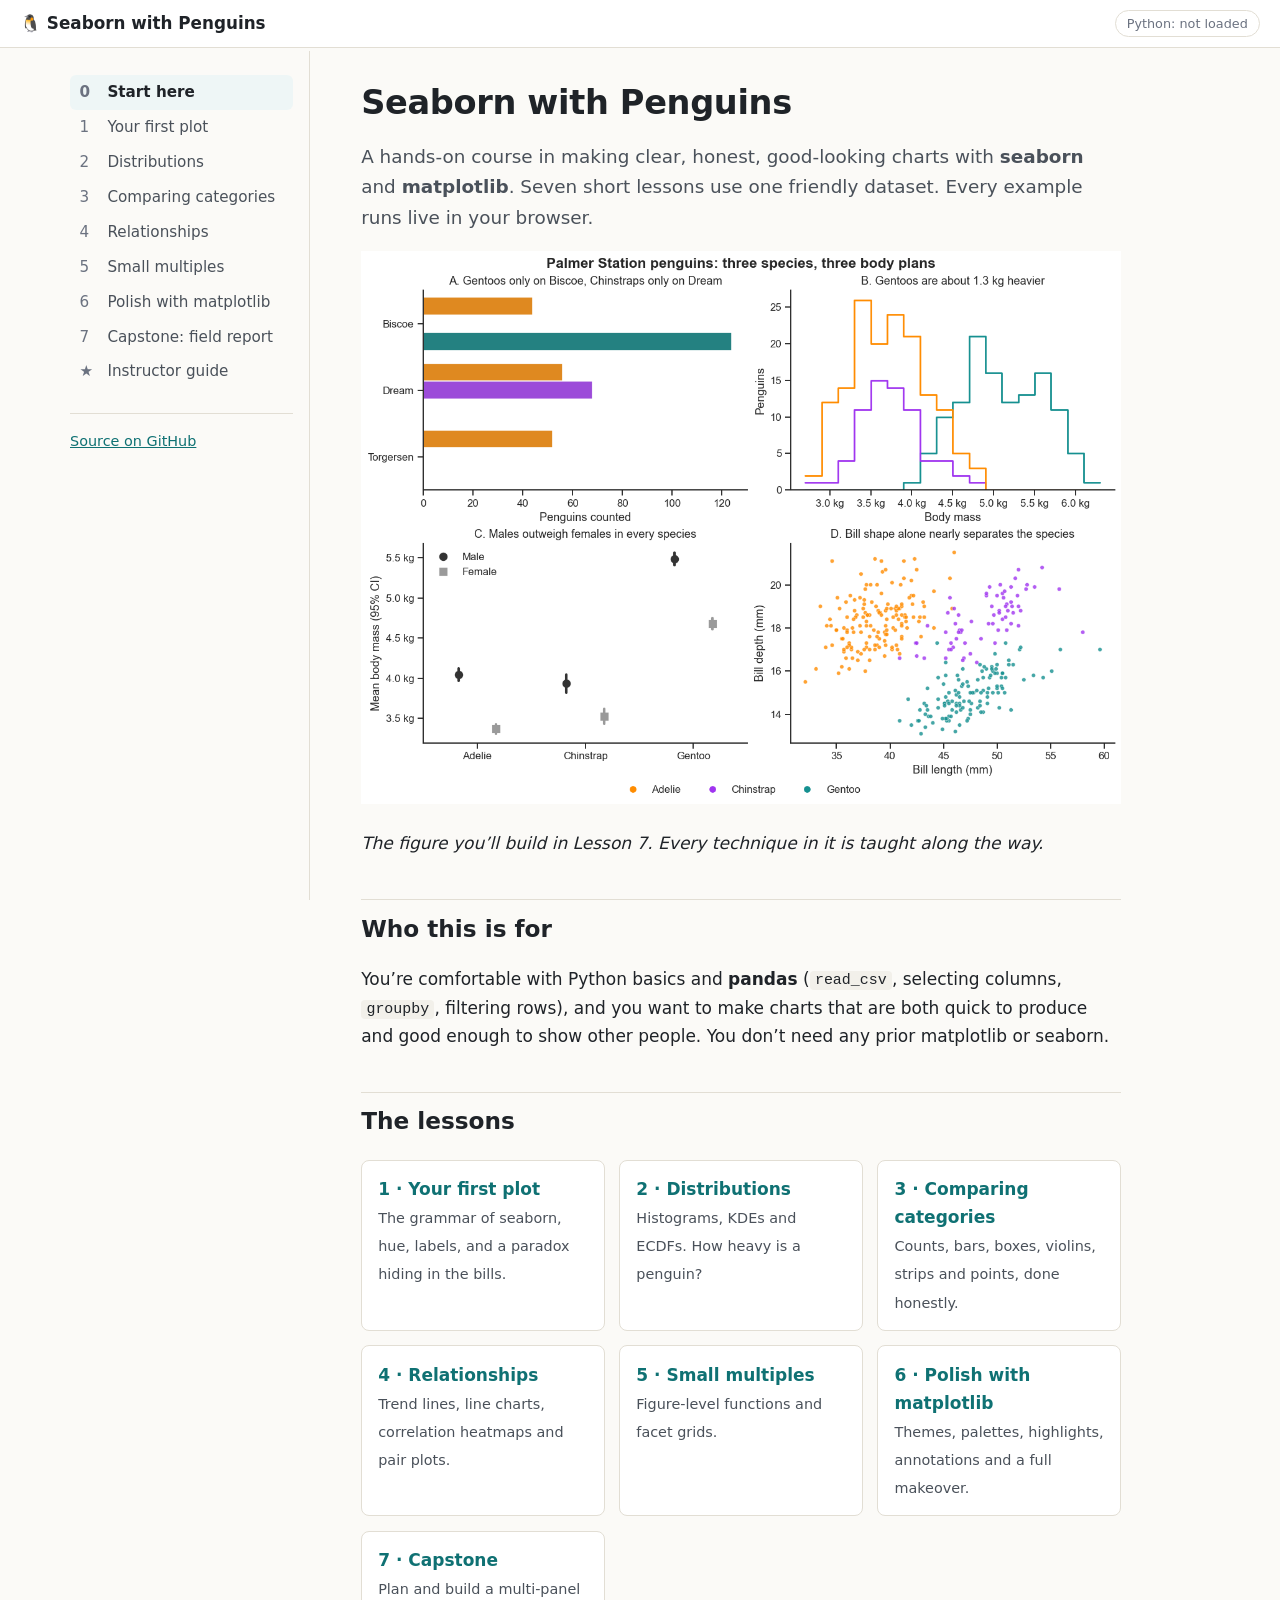
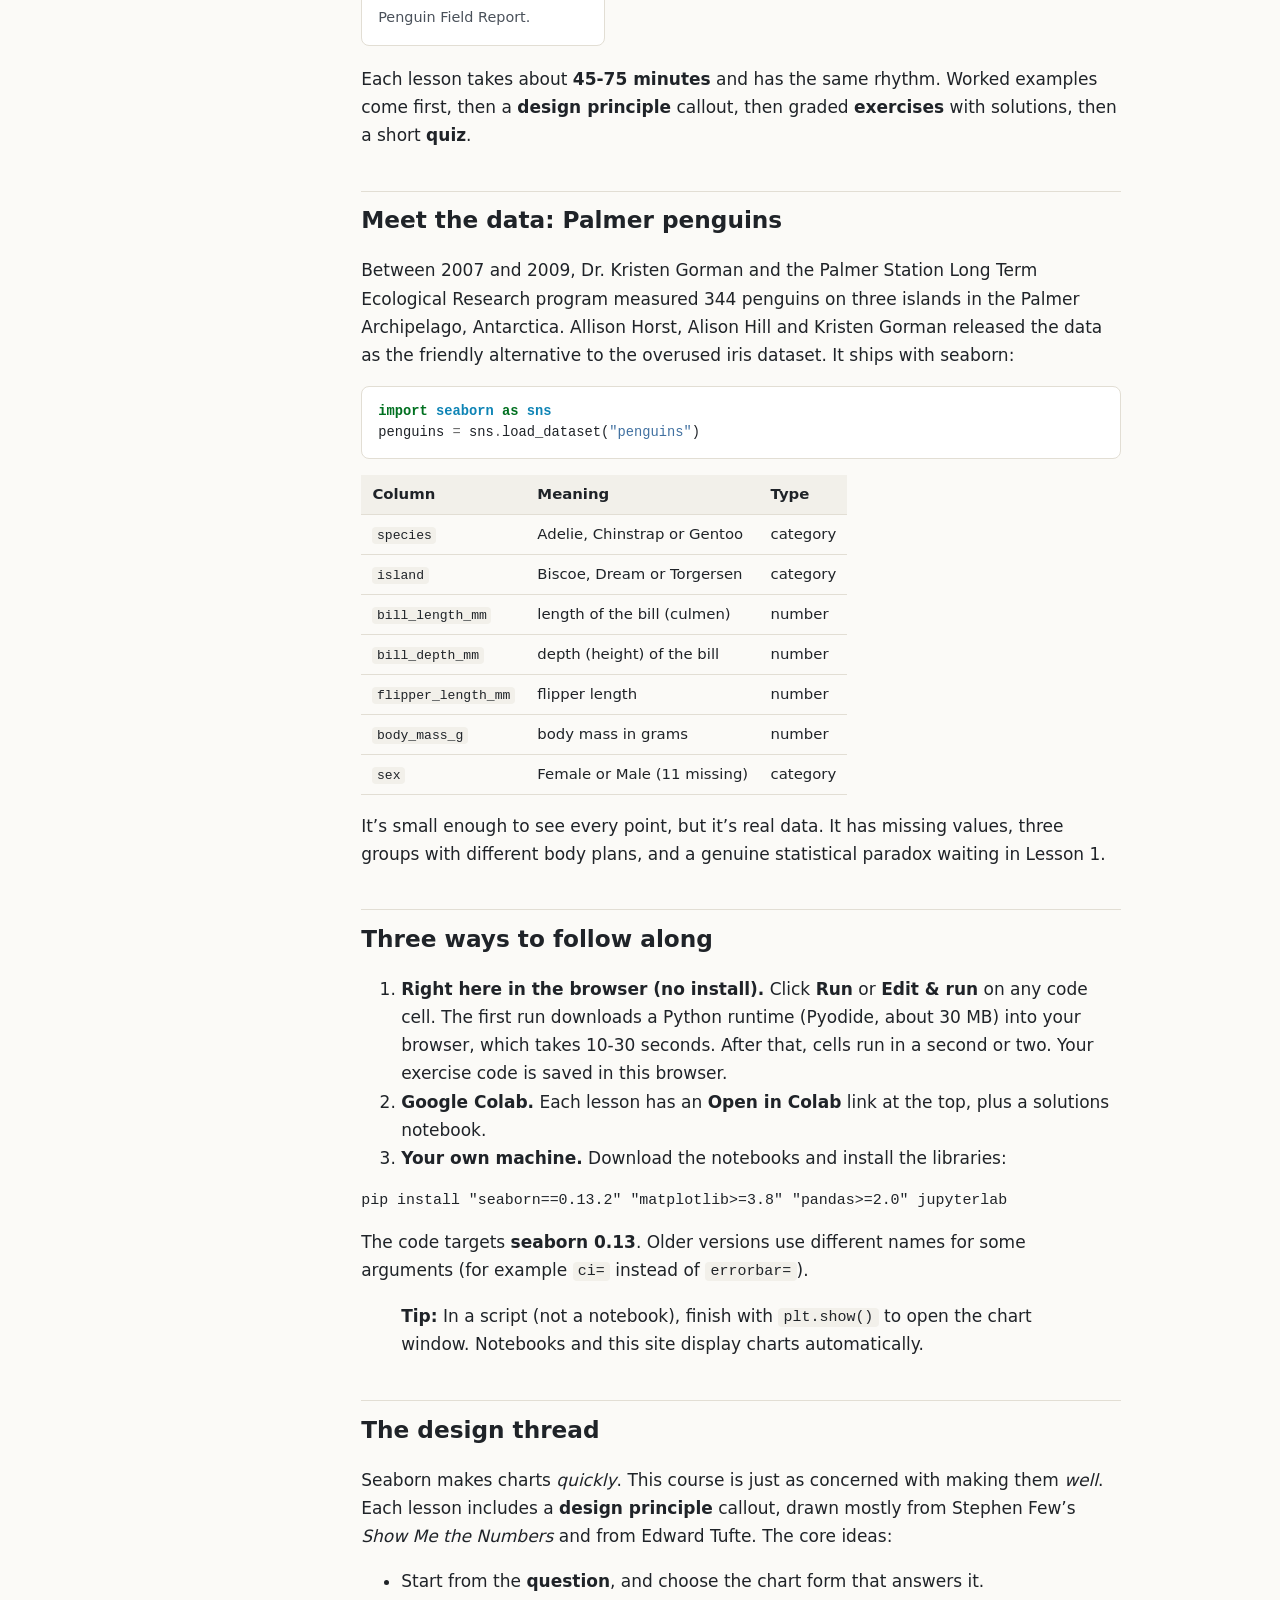
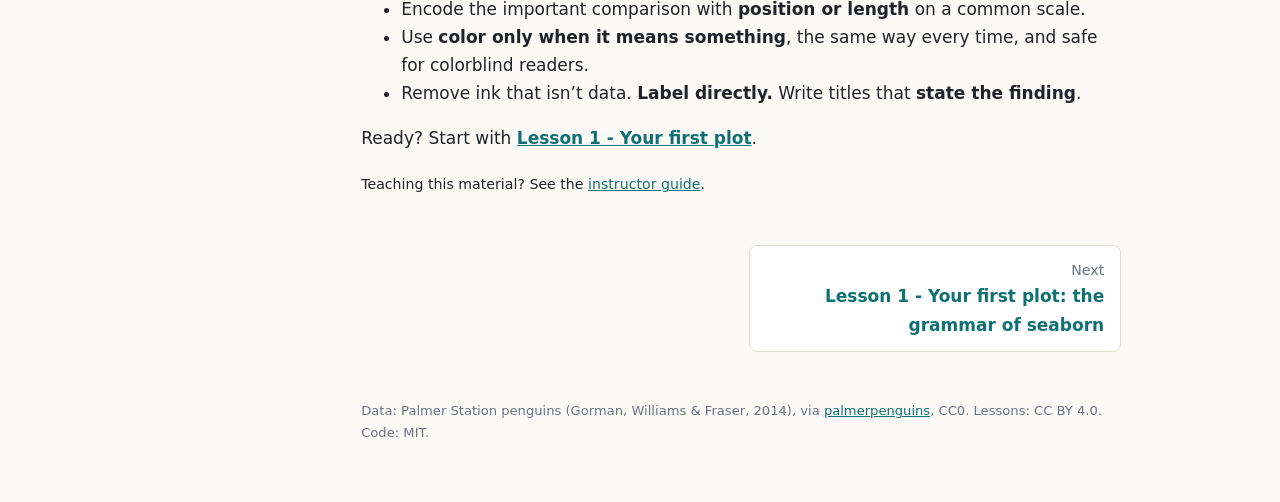
==== docs/index.html @ 9489d020 "Seaborn with Penguins: interactive course, assessments and instructor guide - 8 lesson pages (home +" ====
<!doctype html>
<html lang="en">
<head>
<meta charset="utf-8">
<meta name="viewport" content="width=device-width, initial-scale=1">
<title>Start here · Seaborn with Penguins</title>
<meta name="description" content="Course overview, setup, and the Palmer penguins dataset.">
<link rel="icon" href="data:image/svg+xml,<svg xmlns='http://www.w3.org/2000/svg' viewBox='0 0 100 100'><text y='.9em' font-size='90'>🐧</text></svg>">
<link rel="stylesheet" href="assets/style.css">
<link rel="stylesheet" href="assets/pygments.css">
</head>
<body data-page="index">
<a class="skip-link" href="#main">Skip to content</a>
<header class="topbar">
  <button class="nav-toggle" type="button" aria-controls="sidebar" aria-expanded="false">Menu</button>
  <a class="brand" href="index.html"><span aria-hidden="true">🐧</span> Seaborn with Penguins</a>
  <span class="py-status" data-py-status title="In-browser Python status">Python: not loaded</span>
</header>
<div class="layout">
  <nav class="sidebar" id="sidebar" aria-label="Lessons">
    <ol class="nav-list"><li><a href="index.html" data-page="index" aria-current=page><span class="nav-num">0</span><span class="nav-title">Start here</span></a></li><li><a href="01-first-plot.html" data-page="01-first-plot"><span class="nav-num">1</span><span class="nav-title">Your first plot</span></a></li><li><a href="02-distributions.html" data-page="02-distributions"><span class="nav-num">2</span><span class="nav-title">Distributions</span></a></li><li><a href="03-categories.html" data-page="03-categories"><span class="nav-num">3</span><span class="nav-title">Comparing categories</span></a></li><li><a href="04-relationships.html" data-page="04-relationships"><span class="nav-num">4</span><span class="nav-title">Relationships</span></a></li><li><a href="05-small-multiples.html" data-page="05-small-multiples"><span class="nav-num">5</span><span class="nav-title">Small multiples</span></a></li><li><a href="06-polish.html" data-page="06-polish"><span class="nav-num">6</span><span class="nav-title">Polish with matplotlib</span></a></li><li><a href="07-capstone.html" data-page="07-capstone"><span class="nav-num">7</span><span class="nav-title">Capstone: field report</span></a></li><li><a href="instructor-guide.html" data-page="instructor-guide"><span class="nav-num">★</span><span class="nav-title">Instructor guide</span></a></li></ol>
    <div class="sidebar-foot">
      <a href="https://github.com/maddogdatascience/seaborn-penguins">Source on GitHub</a>
    </div>
  </nav>
  <main id="main" class="content">
    
    <article>
<h1 id="seaborn-with-penguins">Seaborn with Penguins</h1>
<p class="lede">A hands-on course in making clear, honest, good-looking charts with <strong>seaborn</strong> and <strong>matplotlib</strong>. Seven short lessons use one friendly dataset. Every example runs live in your browser.</p>

<p><img alt="The Penguin Field Report you'll build in Lesson 7: four panels on island counts, body-mass distributions, male versus female mass, and bill shape." src="img/07-report.png" /></p>
<p><em>The figure you&rsquo;ll build in Lesson 7. Every technique in it is taught along the way.</em></p>
<h2 id="who-this-is-for">Who this is for</h2>
<p>You&rsquo;re comfortable with Python basics and <strong>pandas</strong> (<code>read_csv</code>, selecting columns, <code>groupby</code>, filtering rows), and you want to make charts that are both quick to produce and good enough to show other people. You don&rsquo;t need any prior matplotlib or seaborn.</p>
<h2 id="the-lessons">The lessons</h2>
<div class="cards" markdown="0">
  <a class="card" href="01-first-plot.html"><strong>1 · Your first plot</strong><span>The grammar of seaborn, hue, labels, and a paradox hiding in the bills.</span></a>
  <a class="card" href="02-distributions.html"><strong>2 · Distributions</strong><span>Histograms, KDEs and ECDFs. How heavy is a penguin?</span></a>
  <a class="card" href="03-categories.html"><strong>3 · Comparing categories</strong><span>Counts, bars, boxes, violins, strips and points, done honestly.</span></a>
  <a class="card" href="04-relationships.html"><strong>4 · Relationships</strong><span>Trend lines, line charts, correlation heatmaps and pair plots.</span></a>
  <a class="card" href="05-small-multiples.html"><strong>5 · Small multiples</strong><span>Figure-level functions and facet grids.</span></a>
  <a class="card" href="06-polish.html"><strong>6 · Polish with matplotlib</strong><span>Themes, palettes, highlights, annotations and a full makeover.</span></a>
  <a class="card" href="07-capstone.html"><strong>7 · Capstone</strong><span>Plan and build a multi-panel Penguin Field Report.</span></a>
</div>

<p>Each lesson takes about <strong>45-75 minutes</strong> and has the same rhythm. Worked examples come first, then a <strong>design principle</strong> callout, then graded <strong>exercises</strong> with solutions, then a short <strong>quiz</strong>.</p>
<h2 id="meet-the-data-palmer-penguins">Meet the data: Palmer penguins</h2>
<p>Between 2007 and 2009, Dr. Kristen Gorman and the Palmer Station Long Term Ecological Research program measured 344 penguins on three islands in the Palmer Archipelago, Antarctica. Allison Horst, Alison Hill and Kristen Gorman released the data as the friendly alternative to the overused iris dataset. It ships with seaborn:</p>
<div class="highlight"><pre><span></span><span class="kn">import</span><span class="w"> </span><span class="nn">seaborn</span><span class="w"> </span><span class="k">as</span><span class="w"> </span><span class="nn">sns</span>
<span class="n">penguins</span> <span class="o">=</span> <span class="n">sns</span><span class="o">.</span><span class="n">load_dataset</span><span class="p">(</span><span class="s2">&quot;penguins&quot;</span><span class="p">)</span>
</pre></div>

<table>
<thead>
<tr>
<th>Column</th>
<th>Meaning</th>
<th>Type</th>
</tr>
</thead>
<tbody>
<tr>
<td><code>species</code></td>
<td>Adelie, Chinstrap or Gentoo</td>
<td>category</td>
</tr>
<tr>
<td><code>island</code></td>
<td>Biscoe, Dream or Torgersen</td>
<td>category</td>
</tr>
<tr>
<td><code>bill_length_mm</code></td>
<td>length of the bill (culmen)</td>
<td>number</td>
</tr>
<tr>
<td><code>bill_depth_mm</code></td>
<td>depth (height) of the bill</td>
<td>number</td>
</tr>
<tr>
<td><code>flipper_length_mm</code></td>
<td>flipper length</td>
<td>number</td>
</tr>
<tr>
<td><code>body_mass_g</code></td>
<td>body mass in grams</td>
<td>number</td>
</tr>
<tr>
<td><code>sex</code></td>
<td>Female or Male (11 missing)</td>
<td>category</td>
</tr>
</tbody>
</table>
<p>It&rsquo;s small enough to see every point, but it&rsquo;s real data. It has missing values, three groups with different body plans, and a genuine statistical paradox waiting in Lesson 1.</p>
<h2 id="three-ways-to-follow-along">Three ways to follow along</h2>
<ol>
<li><strong>Right here in the browser (no install).</strong> Click <strong>Run</strong> or <strong>Edit &amp; run</strong> on any code cell. The first run downloads a Python runtime (Pyodide, about 30 MB) into your browser, which takes 10-30 seconds. After that, cells run in a second or two. Your exercise code is saved in this browser.</li>
<li><strong>Google Colab.</strong> Each lesson has an <strong>Open in Colab</strong> link at the top, plus a solutions notebook.</li>
<li><strong>Your own machine.</strong> Download the notebooks and install the libraries:</li>
</ol>
<pre><code>pip install &quot;seaborn==0.13.2&quot; &quot;matplotlib&gt;=3.8&quot; &quot;pandas&gt;=2.0&quot; jupyterlab</code></pre>
<p>The code targets <strong>seaborn 0.13</strong>. Older versions use different names for some arguments (for example <code>ci=</code> instead of <code>errorbar=</code>).</p>
<blockquote>
<p><strong>Tip:</strong> In a script (not a notebook), finish with <code>plt.show()</code> to open the chart window. Notebooks and this site display charts automatically.</p>
</blockquote>
<h2 id="the-design-thread">The design thread</h2>
<p>Seaborn makes charts <em>quickly</em>. This course is just as concerned with making them <em>well</em>. Each lesson includes a <strong>design principle</strong> callout, drawn mostly from Stephen Few&rsquo;s <em>Show Me the Numbers</em> and from Edward Tufte. The core ideas:</p>
<ul>
<li>Start from the <strong>question</strong>, and choose the chart form that answers it.</li>
<li>Encode the important comparison with <strong>position or length</strong> on a common scale.</li>
<li>Use <strong>color only when it means something</strong>, the same way every time, and safe for colorblind readers.</li>
<li>Remove ink that isn&rsquo;t data. <strong>Label directly.</strong> Write titles that <strong>state the finding</strong>.</li>
</ul>
<p>Ready? Start with <strong><a href="01-first-plot.html">Lesson 1 - Your first plot</a></strong>.</p>
<p><small>Teaching this material? See the <a href="instructor-guide.html">instructor guide</a>.</small></p>
    </article>
    <nav class="pager" aria-label="Previous and next lesson"><span></span><a class="pager-next" href="01-first-plot.html"><small>Next</small>Lesson 1 - Your first plot: the grammar of seaborn</a></nav>
    <footer class="site-foot">
      <p>Data: Palmer Station penguins (Gorman, Williams &amp; Fraser, 2014), via
      <a href="https://allisonhorst.github.io/palmerpenguins/">palmerpenguins</a>, CC0.
      Lessons: CC BY 4.0. Code: MIT.</p>
    </footer>
  </main>
</div>
<script type="application/json" class="page-setup">{"setup": ""}</script>
<script src="assets/app.js"></script>
<script src="assets/live.js"></script>
</body>
</html>
---- docs/assets/style.css ----
/* Seaborn with Penguins - site styles. Quiet chrome so the charts carry the color. */
:root {
  --bg: #fbfaf7;
  --surface: #ffffff;
  --surface-2: #f2f0ea;
  --ink: #1f2328;
  --ink-2: #4a515a;
  --ink-3: #6b7280;
  --rule: #e2ded4;
  --accent: #0f7173;        /* Gentoo teal, darkened for text contrast */
  --accent-ink: #ffffff;
  --good: #1a7f37;
  --bad: #b42318;
  --note: #eef6f6;
  --warn: #fff6e6;
  --radius: 8px;
  --mono: ui-monospace, "Cascadia Code", "SF Mono", Menlo, Consolas, monospace;
  --sans: system-ui, -apple-system, "Segoe UI", Roboto, "Helvetica Neue", Arial, sans-serif;
  color-scheme: light;
}
@media (prefers-color-scheme: dark) {
  :root:not([data-theme="light"]) {
    --bg: #15181c;
    --surface: #1c2026;
    --surface-2: #232830;
    --ink: #e8e6e1;
    --ink-2: #b9bdc4;
    --ink-3: #8f959e;
    --rule: #323843;
    --accent: #4fc3c5;
    --accent-ink: #0b1416;
    --good: #4ac26b;
    --bad: #ff7b72;
    --note: #1b2b2c;
    --warn: #2d2616;
    color-scheme: dark;
  }
}

* { box-sizing: border-box; }
html { scroll-padding-top: 4.5rem; }
body {
  margin: 0;
  background: var(--bg);
  color: var(--ink);
  font: 17px/1.65 var(--sans);
  -webkit-text-size-adjust: 100%;
}
a { color: var(--accent); }
a:hover { text-decoration-thickness: 2px; }
code { font-family: var(--mono); font-size: 0.88em; background: var(--surface-2); padding: 0.1em 0.35em; border-radius: 4px; }
pre code { background: none; padding: 0; }
img { max-width: 100%; height: auto; }
.skip-link { position: absolute; left: -999px; }
.skip-link:focus { left: 1rem; top: 1rem; z-index: 99; background: var(--surface); padding: 0.5rem 1rem; }

/* ---------- top bar & layout ---------- */
.topbar {
  position: sticky; top: 0; z-index: 10;
  display: flex; align-items: center; gap: 1rem;
  padding: 0.6rem 1.25rem;
  background: var(--surface);
  border-bottom: 1px solid var(--rule);
}
.brand { font-weight: 700; color: var(--ink); text-decoration: none; font-size: 1.05rem; }
.py-status { margin-left: auto; font-size: 0.8rem; color: var(--ink-3); border: 1px solid var(--rule); border-radius: 99px; padding: 0.15rem 0.7rem; white-space: nowrap; }
.py-status[data-state="loading"] { color: var(--ink); background: var(--warn); }
.py-status[data-state="ready"] { color: var(--good); }
.py-status[data-state="error"] { color: var(--bad); }
.nav-toggle { display: none; }

.layout { display: grid; grid-template-columns: 260px minmax(0, 1fr); max-width: 1180px; margin: 0 auto; }
.sidebar {
  position: sticky; top: 3.2rem; align-self: start;
  height: calc(100vh - 3.2rem); overflow-y: auto;
  padding: 1.5rem 1rem 2rem 1.25rem;
  border-right: 1px solid var(--rule);
}
.nav-list { list-style: none; margin: 0; padding: 0; }
.nav-list a {
  display: flex; gap: 0.6rem; align-items: baseline;
  padding: 0.45rem 0.6rem; border-radius: 6px;
  color: var(--ink-2); text-decoration: none; font-size: 0.95rem; line-height: 1.35;
}
.nav-list a:hover { background: var(--surface-2); color: var(--ink); }
.nav-list a[aria-current="page"] { background: var(--note); color: var(--ink); font-weight: 600; }
.nav-num { color: var(--ink-3); font-variant-numeric: tabular-nums; min-width: 1.2em; }
.nav-list a.done .nav-num::after { content: " ✓"; color: var(--good); }
.sidebar-foot { margin-top: 1.5rem; padding-top: 1rem; border-top: 1px solid var(--rule); display: grid; gap: 0.4rem; font-size: 0.9rem; }

.content { padding: 2rem clamp(16px, 4vw, 3.5rem) 3rem; min-width: 0; }
article { max-width: 760px; }
article h1 { font-size: 2.1rem; line-height: 1.2; margin: 0.2rem 0 0.6rem; letter-spacing: -0.01em; }
article h2 { font-size: 1.45rem; margin: 2.6rem 0 0.6rem; padding-top: 0.6rem; border-top: 1px solid var(--rule); }
article h3 { font-size: 1.15rem; margin: 1.8rem 0 0.4rem; }
.lede { font-size: 1.15rem; color: var(--ink-2); }
article table { border-collapse: collapse; width: 100%; margin: 1rem 0; font-size: 0.93rem; display: block; overflow-x: auto; }
article th, article td { text-align: left; padding: 0.45rem 0.7rem; border-bottom: 1px solid var(--rule); vertical-align: top; }
article th { background: var(--surface-2); }

.lesson-tools { display: flex; flex-wrap: wrap; gap: 0.5rem; margin-bottom: 1rem; font-size: 0.85rem; }
.lesson-tools a { border: 1px solid var(--rule); border-radius: 99px; padding: 0.2rem 0.8rem; text-decoration: none; background: var(--surface); }

/* ---------- code cells ---------- */
.highlight { background: var(--surface) !important; border: 1px solid var(--rule); border-radius: var(--radius); overflow-x: auto; }
.highlight pre { margin: 0; padding: 0.9rem 1rem; font: 0.86rem/1.55 var(--mono); }
.code-label { font-size: 0.75rem; font-weight: 600; text-transform: uppercase; letter-spacing: 0.06em; color: var(--ink-3); margin-bottom: 0.25rem; }
.cell { margin: 1.25rem 0 1.6rem; }
.cell-toolbar { display: flex; flex-wrap: wrap; gap: 0.5rem; margin: 0.45rem 0; }
.cell-stdout, .live-stdout {
  margin: 0.4rem 0; padding: 0.7rem 1rem; overflow-x: auto;
  background: var(--surface-2); border-radius: var(--radius);
  font: 0.8rem/1.45 var(--mono); color: var(--ink-2);
}
.live-error { background: color-mix(in srgb, var(--bad) 10%, var(--surface)); color: var(--ink); border-left: 3px solid var(--bad); }
.cell-figure { margin: 0.6rem 0 0; }
.cell-figure img, .live-figure { display: block; background: #fff; border: 1px solid var(--rule); border-radius: var(--radius); padding: 6px; }
figcaption { font-size: 0.88rem; color: var(--ink-3); margin-top: 0.35rem; }
.cell-editor {
  display: block; width: 100%; resize: vertical; tab-size: 4;
  font: 0.86rem/1.55 var(--mono); color: var(--ink);
  background: var(--surface); border: 1px solid var(--rule); border-radius: var(--radius);
  padding: 0.9rem 1rem;
}
.cell-editor:focus { outline: 2px solid var(--accent); outline-offset: 1px; }
.cell-live:empty { display: none; }
.live-label { font-size: 0.75rem; font-weight: 600; letter-spacing: 0.06em; text-transform: uppercase; color: var(--ink-3); margin-top: 0.6rem; }

button { font: inherit; cursor: pointer; }
.btn-primary, .btn-ghost {
  font-size: 0.88rem; border-radius: 6px; padding: 0.35rem 0.85rem;
  border: 1px solid var(--accent);
}
.btn-primary { background: var(--accent); color: var(--accent-ink); font-weight: 600; }
.btn-ghost { background: transparent; color: var(--accent); }
button:disabled { opacity: 0.55; cursor: progress; }
button:focus-visible { outline: 2px solid var(--accent); outline-offset: 2px; }

/* ---------- exercises ---------- */
.exercise {
  margin: 2rem 0; padding: 1rem 1.1rem 1.1rem;
  background: var(--surface); border: 1px solid var(--rule); border-left: 4px solid var(--accent);
  border-radius: var(--radius);
}
.exercise-head { display: flex; flex-wrap: wrap; gap: 0.6rem; align-items: baseline; margin-bottom: 0.6rem; }
.exercise-tag { font-size: 0.75rem; font-weight: 700; text-transform: uppercase; letter-spacing: 0.06em; color: var(--accent); }
.exercise-title { font-weight: 600; }
.check-result { margin-top: 0.6rem; padding: 0.6rem 0.9rem; border-radius: var(--radius); font-size: 0.95rem; white-space: pre-wrap; }
.check-result.ok { background: color-mix(in srgb, var(--good) 12%, var(--surface)); border-left: 3px solid var(--good); }
.check-result.no { background: var(--warn); border-left: 3px solid #c77700; }
details.solution { margin-top: 0.9rem; }
details.solution summary { cursor: pointer; color: var(--accent); font-weight: 600; font-size: 0.92rem; }
details.solution[open] summary { margin-bottom: 0.6rem; }
details.solution > button { margin-top: 0.6rem; }

/* ---------- quiz ---------- */
.quiz { margin: 1.5rem 0; display: grid; gap: 1rem; }
.quiz-q { background: var(--surface); border: 1px solid var(--rule); border-radius: var(--radius); padding: 1rem 1.1rem; }
.quiz-stem { margin: 0 0 0.6rem; font-weight: 600; }
.quiz-num { color: var(--ink-3); margin-right: 0.2rem; }
.quiz-options { list-style: none; padding: 0; margin: 0 0 0.75rem; display: grid; gap: 0.35rem; }
.quiz-options label { display: flex; gap: 0.5rem; align-items: baseline; padding: 0.35rem 0.6rem; border-radius: 6px; cursor: pointer; border: 1px solid transparent; }
.quiz-options label:hover { background: var(--surface-2); }
.quiz-options input { accent-color: var(--accent); }
.opt-letter { font-weight: 600; color: var(--ink-3); }
.quiz-options label.is-correct { border-color: var(--good); background: color-mix(in srgb, var(--good) 10%, var(--surface)); }
.quiz-options label.is-wrong { border-color: var(--bad); background: color-mix(in srgb, var(--bad) 8%, var(--surface)); }
.quiz-feedback { font-weight: 600; margin-top: 0.5rem; }
.quiz-feedback.ok { color: var(--good); }
.quiz-feedback.no { color: var(--bad); }
.quiz-explain { margin-top: 0.4rem; color: var(--ink-2); font-size: 0.95rem; }
.quiz-score { font-weight: 600; color: var(--ink-2); }

/* ---------- callouts (markdown admonitions) ---------- */
.admonition { margin: 1.4rem 0; padding: 0.8rem 1.1rem; border-radius: var(--radius); background: var(--note); border-left: 4px solid var(--accent); }
.admonition > p:first-child { margin-top: 0; }
.admonition > :last-child { margin-bottom: 0; }
.admonition-title { font-weight: 700; margin: 0 0 0.3rem; }
.admonition.few { background: var(--surface-2); border-left-color: #8a6d3b; }
.admonition.few .admonition-title::before { content: "Design principle · "; color: var(--ink-3); font-weight: 600; }
.admonition.warning { background: var(--warn); border-left-color: #c77700; }

.pager { display: grid; grid-template-columns: 1fr 1fr; gap: 1rem; max-width: 760px; margin-top: 3rem; }
.pager a { display: block; padding: 0.8rem 1rem; border: 1px solid var(--rule); border-radius: var(--radius); text-decoration: none; background: var(--surface); font-weight: 600; }
.pager small { display: block; color: var(--ink-3); font-weight: 400; }
.pager-next { text-align: right; }
.site-foot { max-width: 760px; margin-top: 3rem; color: var(--ink-3); font-size: 0.82rem; }

.cards { display: grid; grid-template-columns: repeat(auto-fill, minmax(220px, 1fr)); gap: 0.9rem; margin: 1.2rem 0; }
.card { display: block; padding: 0.9rem 1rem; border: 1px solid var(--rule); border-radius: var(--radius); background: var(--surface); text-decoration: none; color: var(--ink); }
.card:hover { border-color: var(--accent); }
.card strong { display: block; color: var(--accent); }
.card span { font-size: 0.9rem; color: var(--ink-2); }

@media (max-width: 860px) {
  .layout { grid-template-columns: minmax(0, 1fr); }
  .nav-toggle { display: inline-block; background: none; border: 1px solid var(--rule); border-radius: 6px; padding: 0.2rem 0.6rem; color: var(--ink); }
  .sidebar { display: none; position: fixed; inset: 3.2rem 0 0 0; height: auto; z-index: 9; background: var(--bg); border-right: 0; }
  .sidebar.open { display: block; }
  .py-status { display: none; }
  .content { padding: 1.25rem 16px 2rem; }
  article h1 { font-size: 1.7rem; }
  .pager { grid-template-columns: minmax(0, 1fr); }
}
---- docs/assets/pygments.css ----
pre { line-height: 125%; }
td.linenos .normal { color: #666666; background-color: transparent; padding-left: 5px; padding-right: 5px; }
span.linenos { color: #666666; background-color: transparent; padding-left: 5px; padding-right: 5px; }
td.linenos .special { color: #000000; background-color: #ffffc0; padding-left: 5px; padding-right: 5px; }
span.linenos.special { color: #000000; background-color: #ffffc0; padding-left: 5px; padding-right: 5px; }
.highlight .hll { background-color: #ffffcc }
.highlight { background: #f0f0f0; }
.highlight .c { color: #60A0B0; font-style: italic } /* Comment */
.highlight .err { border: 1px solid #F00 } /* Error */
.highlight .k { color: #007020; font-weight: bold } /* Keyword */
.highlight .o { color: #666 } /* Operator */
.highlight .ch { color: #60A0B0; font-style: italic } /* Comment.Hashbang */
.highlight .cm { color: #60A0B0; font-style: italic } /* Comment.Multiline */
.highlight .cp { color: #007020 } /* Comment.Preproc */
.highlight .cpf { color: #60A0B0; font-style: italic } /* Comment.PreprocFile */
.highlight .c1 { color: #60A0B0; font-style: italic } /* Comment.Single */
.highlight .cs { color: #60A0B0; background-color: #FFF0F0 } /* Comment.Special */
.highlight .gd { color: #A00000 } /* Generic.Deleted */
.highlight .ge { font-style: italic } /* Generic.Emph */
.highlight .ges { font-weight: bold; font-style: italic } /* Generic.EmphStrong */
.highlight .gr { color: #F00 } /* Generic.Error */
.highlight .gh { color: #000080; font-weight: bold } /* Generic.Heading */
.highlight .gi { color: #00A000 } /* Generic.Inserted */
.highlight .go { color: #888 } /* Generic.Output */
.highlight .gp { color: #C65D09; font-weight: bold } /* Generic.Prompt */
.highlight .gs { font-weight: bold } /* Generic.Strong */
.highlight .gu { color: #800080; font-weight: bold } /* Generic.Subheading */
.highlight .gt { color: #04D } /* Generic.Traceback */
.highlight .kc { color: #007020; font-weight: bold } /* Keyword.Constant */
.highlight .kd { color: #007020; font-weight: bold } /* Keyword.Declaration */
.highlight .kn { color: #007020; font-weight: bold } /* Keyword.Namespace */
.highlight .kp { color: #007020 } /* Keyword.Pseudo */
.highlight .kr { color: #007020; font-weight: bold } /* Keyword.Reserved */
.highlight .kt { color: #902000 } /* Keyword.Type */
.highlight .m { color: #40A070 } /* Literal.Number */
.highlight .s { color: #4070A0 } /* Literal.String */
.highlight .na { color: #4070A0 } /* Name.Attribute */
.highlight .nb { color: #007020 } /* Name.Builtin */
.highlight .nc { color: #0E84B5; font-weight: bold } /* Name.Class */
.highlight .no { color: #60ADD5 } /* Name.Constant */
.highlight .nd { color: #555; font-weight: bold } /* Name.Decorator */
.highlight .ni { color: #D55537; font-weight: bold } /* Name.Entity */
.highlight .ne { color: #007020 } /* Name.Exception */
.highlight .nf { color: #06287E } /* Name.Function */
.highlight .nl { color: #002070; font-weight: bold } /* Name.Label */
.highlight .nn { color: #0E84B5; font-weight: bold } /* Name.Namespace */
.highlight .nt { color: #062873; font-weight: bold } /* Name.Tag */
.highlight .nv { color: #BB60D5 } /* Name.Variable */
.highlight .ow { color: #007020; font-weight: bold } /* Operator.Word */
.highlight .w { color: #BBB } /* Text.Whitespace */
.highlight .mb { color: #40A070 } /* Literal.Number.Bin */
.highlight .mf { color: #40A070 } /* Literal.Number.Float */
.highlight .mh { color: #40A070 } /* Literal.Number.Hex */
.highlight .mi { color: #40A070 } /* Literal.Number.Integer */
.highlight .mo { color: #40A070 } /* Literal.Number.Oct */
.highlight .sa { color: #4070A0 } /* Literal.String.Affix */
.highlight .sb { color: #4070A0 } /* Literal.String.Backtick */
.highlight .sc { color: #4070A0 } /* Literal.String.Char */
.highlight .dl { color: #4070A0 } /* Literal.String.Delimiter */
.highlight .sd { color: #4070A0; font-style: italic } /* Literal.String.Doc */
.highlight .s2 { color: #4070A0 } /* Literal.String.Double */
.highlight .se { color: #4070A0; font-weight: bold } /* Literal.String.Escape */
.highlight .sh { color: #4070A0 } /* Literal.String.Heredoc */
.highlight .si { color: #70A0D0; font-style: italic } /* Literal.String.Interpol */
.highlight .sx { color: #C65D09 } /* Literal.String.Other */
.highlight .sr { color: #235388 } /* Literal.String.Regex */
.highlight .s1 { color: #4070A0 } /* Literal.String.Single */
.highlight .ss { color: #517918 } /* Literal.String.Symbol */
.highlight .bp { color: #007020 } /* Name.Builtin.Pseudo */
.highlight .fm { color: #06287E } /* Name.Function.Magic */
.highlight .vc { color: #BB60D5 } /* Name.Variable.Class */
.highlight .vg { color: #BB60D5 } /* Name.Variable.Global */
.highlight .vi { color: #BB60D5 } /* Name.Variable.Instance */
.highlight .vm { color: #BB60D5 } /* Name.Variable.Magic */
.highlight .il { color: #40A070 } /* Literal.Number.Integer.Long */
@media (prefers-color-scheme: dark) {
  :root:not([data-theme=light]) .highlight .hll { background-color: #49483e }
  :root:not([data-theme=light]) .highlight { background: #272822; color: #F8F8F2 }
  :root:not([data-theme=light]) .highlight .c { color: #959077 } /* Comment */
  :root:not([data-theme=light]) .highlight .err { color: #ED007E; background-color: #1E0010 } /* Error */
  :root:not([data-theme=light]) .highlight .esc { color: #F8F8F2 } /* Escape */
  :root:not([data-theme=light]) .highlight .g { color: #F8F8F2 } /* Generic */
  :root:not([data-theme=light]) .highlight .k { color: #66D9EF } /* Keyword */
  :root:not([data-theme=light]) .highlight .l { color: #AE81FF } /* Literal */
  :root:not([data-theme=light]) .highlight .n { color: #F8F8F2 } /* Name */
  :root:not([data-theme=light]) .highlight .o { color: #FF4689 } /* Operator */
  :root:not([data-theme=light]) .highlight .x { color: #F8F8F2 } /* Other */
  :root:not([data-theme=light]) .highlight .p { color: #F8F8F2 } /* Punctuation */
  :root:not([data-theme=light]) .highlight .ch { color: #959077 } /* Comment.Hashbang */
  :root:not([data-theme=light]) .highlight .cm { color: #959077 } /* Comment.Multiline */
  :root:not([data-theme=light]) .highlight .cp { color: #959077 } /* Comment.Preproc */
  :root:not([data-theme=light]) .highlight .cpf { color: #959077 } /* Comment.PreprocFile */
  :root:not([data-theme=light]) .highlight .c1 { color: #959077 } /* Comment.Single */
  :root:not([data-theme=light]) .highlight .cs { color: #959077 } /* Comment.Special */
  :root:not([data-theme=light]) .highlight .gd { color: #FF4689 } /* Generic.Deleted */
  :root:not([data-theme=light]) .highlight .ge { color: #F8F8F2; font-style: italic } /* Generic.Emph */
  :root:not([data-theme=light]) .highlight .ges { color: #F8F8F2; font-weight: bold; font-style: italic } /* Generic.EmphStrong */
  :root:not([data-theme=light]) .highlight .gr { color: #F8F8F2 } /* Generic.Error */
  :root:not([data-theme=light]) .highlight .gh { color: #F8F8F2 } /* Generic.Heading */
  :root:not([data-theme=light]) .highlight .gi { color: #A6E22E } /* Generic.Inserted */
  :root:not([data-theme=light]) .highlight .go { color: #66D9EF } /* Generic.Output */
  :root:not([data-theme=light]) .highlight .gp { color: #FF4689; font-weight: bold } /* Generic.Prompt */
  :root:not([data-theme=light]) .highlight .gs { color: #F8F8F2; font-weight: bold } /* Generic.Strong */
  :root:not([data-theme=light]) .highlight .gu { color: #959077 } /* Generic.Subheading */
  :root:not([data-theme=light]) .highlight .gt { color: #F8F8F2 } /* Generic.Traceback */
  :root:not([data-theme=light]) .highlight .kc { color: #66D9EF } /* Keyword.Constant */
  :root:not([data-theme=light]) .highlight .kd { color: #66D9EF } /* Keyword.Declaration */
  :root:not([data-theme=light]) .highlight .kn { color: #FF4689 } /* Keyword.Namespace */
  :root:not([data-theme=light]) .highlight .kp { color: #66D9EF } /* Keyword.Pseudo */
  :root:not([data-theme=light]) .highlight .kr { color: #66D9EF } /* Keyword.Reserved */
  :root:not([data-theme=light]) .highlight .kt { color: #66D9EF } /* Keyword.Type */
  :root:not([data-theme=light]) .highlight .ld { color: #E6DB74 } /* Literal.Date */
  :root:not([data-theme=light]) .highlight .m { color: #AE81FF } /* Literal.Number */
  :root:not([data-theme=light]) .highlight .s { color: #E6DB74 } /* Literal.String */
  :root:not([data-theme=light]) .highlight .na { color: #A6E22E } /* Name.Attribute */
  :root:not([data-theme=light]) .highlight .nb { color: #F8F8F2 } /* Name.Builtin */
  :root:not([data-theme=light]) .highlight .nc { color: #A6E22E } /* Name.Class */
  :root:not([data-theme=light]) .highlight .no { color: #66D9EF } /* Name.Constant */
  :root:not([data-theme=light]) .highlight .nd { color: #A6E22E } /* Name.Decorator */
  :root:not([data-theme=light]) .highlight .ni { color: #F8F8F2 } /* Name.Entity */
  :root:not([data-theme=light]) .highlight .ne { color: #A6E22E } /* Name.Exception */
  :root:not([data-theme=light]) .highlight .nf { color: #A6E22E } /* Name.Function */
  :root:not([data-theme=light]) .highlight .nl { color: #F8F8F2 } /* Name.Label */
  :root:not([data-theme=light]) .highlight .nn { color: #F8F8F2 } /* Name.Namespace */
  :root:not([data-theme=light]) .highlight .nx { color: #A6E22E } /* Name.Other */
  :root:not([data-theme=light]) .highlight .py { color: #F8F8F2 } /* Name.Property */
  :root:not([data-theme=light]) .highlight .nt { color: #FF4689 } /* Name.Tag */
  :root:not([data-theme=light]) .highlight .nv { color: #F8F8F2 } /* Name.Variable */
  :root:not([data-theme=light]) .highlight .ow { color: #FF4689 } /* Operator.Word */
  :root:not([data-theme=light]) .highlight .pm { color: #F8F8F2 } /* Punctuation.Marker */
  :root:not([data-theme=light]) .highlight .w { color: #F8F8F2 } /* Text.Whitespace */
  :root:not([data-theme=light]) .highlight .mb { color: #AE81FF } /* Literal.Number.Bin */
  :root:not([data-theme=light]) .highlight .mf { color: #AE81FF } /* Literal.Number.Float */
  :root:not([data-theme=light]) .highlight .mh { color: #AE81FF } /* Literal.Number.Hex */
  :root:not([data-theme=light]) .highlight .mi { color: #AE81FF } /* Literal.Number.Integer */
  :root:not([data-theme=light]) .highlight .mo { color: #AE81FF } /* Literal.Number.Oct */
  :root:not([data-theme=light]) .highlight .sa { color: #E6DB74 } /* Literal.String.Affix */
  :root:not([data-theme=light]) .highlight .sb { color: #E6DB74 } /* Literal.String.Backtick */
  :root:not([data-theme=light]) .highlight .sc { color: #E6DB74 } /* Literal.String.Char */
  :root:not([data-theme=light]) .highlight .dl { color: #E6DB74 } /* Literal.String.Delimiter */
  :root:not([data-theme=light]) .highlight .sd { color: #E6DB74 } /* Literal.String.Doc */
  :root:not([data-theme=light]) .highlight .s2 { color: #E6DB74 } /* Literal.String.Double */
  :root:not([data-theme=light]) .highlight .se { color: #AE81FF } /* Literal.String.Escape */
  :root:not([data-theme=light]) .highlight .sh { color: #E6DB74 } /* Literal.String.Heredoc */
  :root:not([data-theme=light]) .highlight .si { color: #E6DB74 } /* Literal.String.Interpol */
  :root:not([data-theme=light]) .highlight .sx { color: #E6DB74 } /* Literal.String.Other */
  :root:not([data-theme=light]) .highlight .sr { color: #E6DB74 } /* Literal.String.Regex */
  :root:not([data-theme=light]) .highlight .s1 { color: #E6DB74 } /* Literal.String.Single */
  :root:not([data-theme=light]) .highlight .ss { color: #E6DB74 } /* Literal.String.Symbol */
  :root:not([data-theme=light]) .highlight .bp { color: #F8F8F2 } /* Name.Builtin.Pseudo */
  :root:not([data-theme=light]) .highlight .fm { color: #A6E22E } /* Name.Function.Magic */
  :root:not([data-theme=light]) .highlight .vc { color: #F8F8F2 } /* Name.Variable.Class */
  :root:not([data-theme=light]) .highlight .vg { color: #F8F8F2 } /* Name.Variable.Global */
  :root:not([data-theme=light]) .highlight .vi { color: #F8F8F2 } /* Name.Variable.Instance */
  :root:not([data-theme=light]) .highlight .vm { color: #F8F8F2 } /* Name.Variable.Magic */
  :root:not([data-theme=light]) .highlight .il { color: #AE81FF } /* Literal.Number.Integer.Long */
}
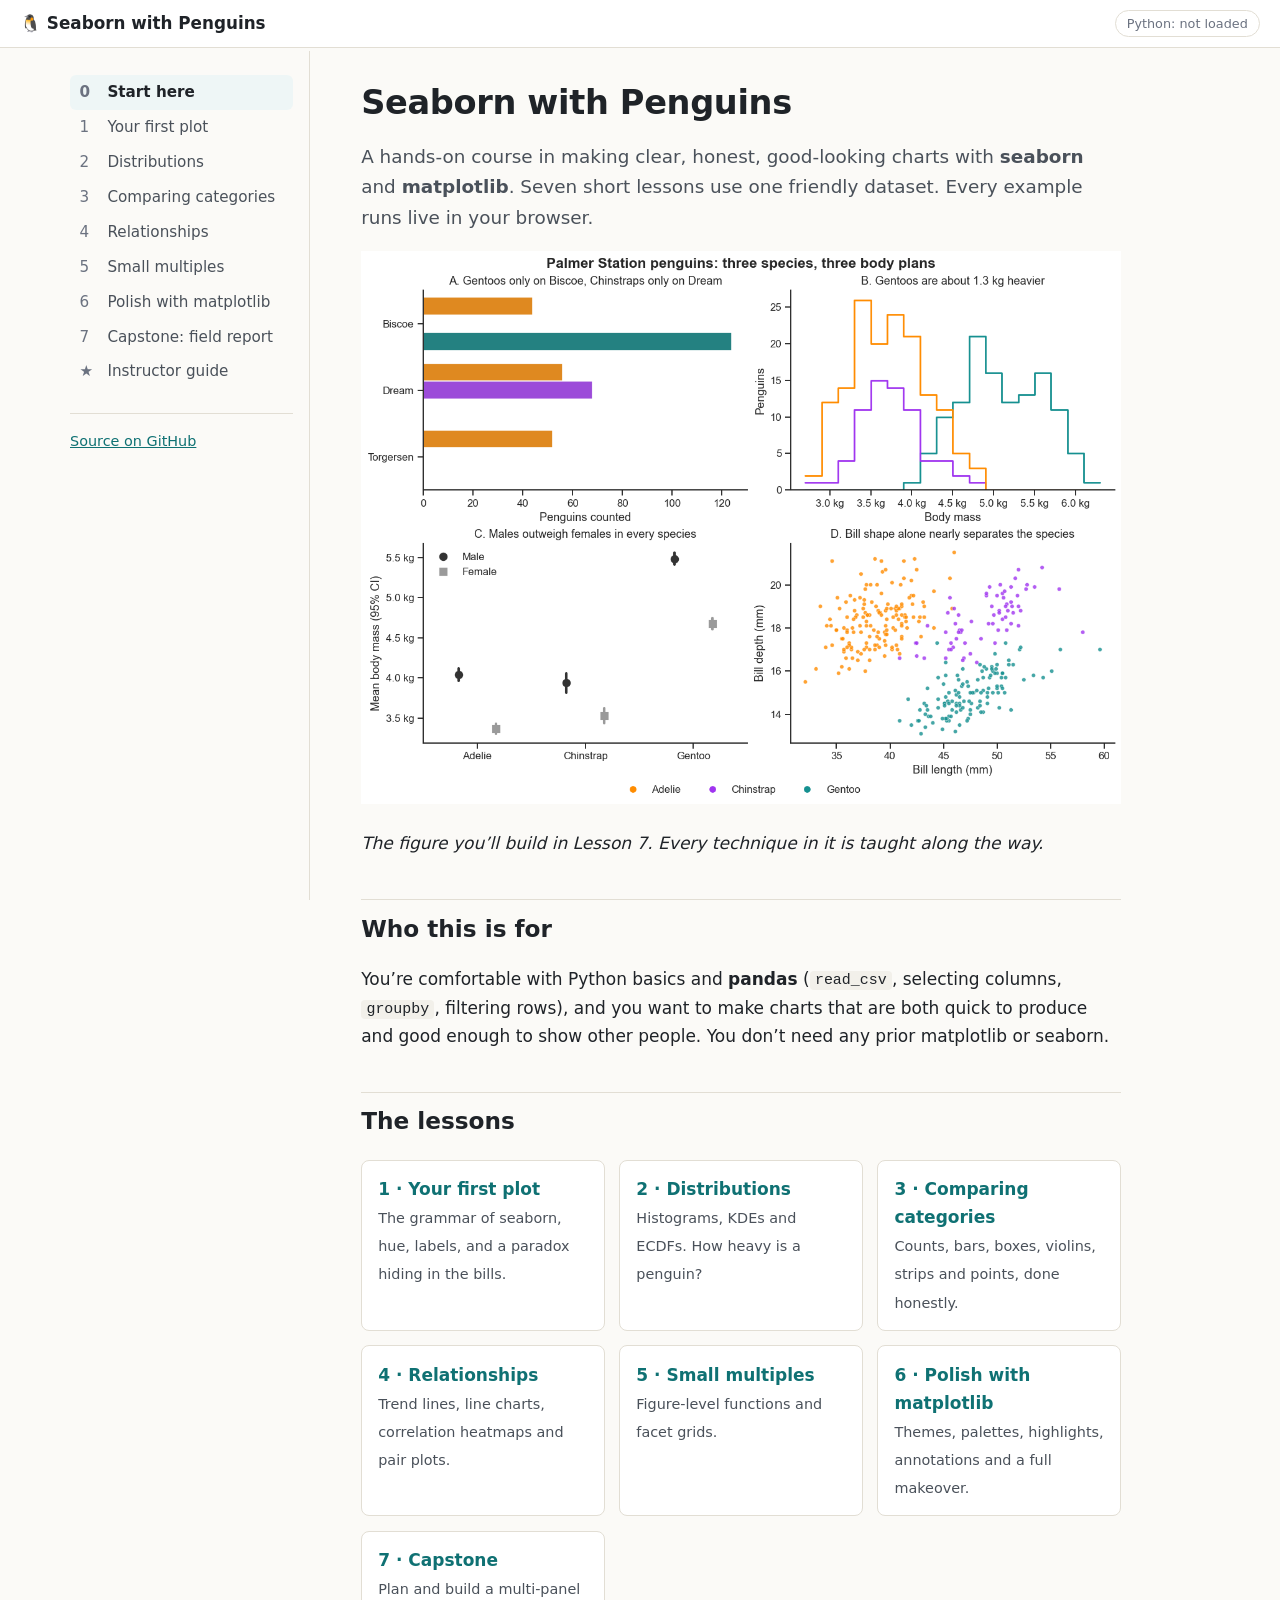
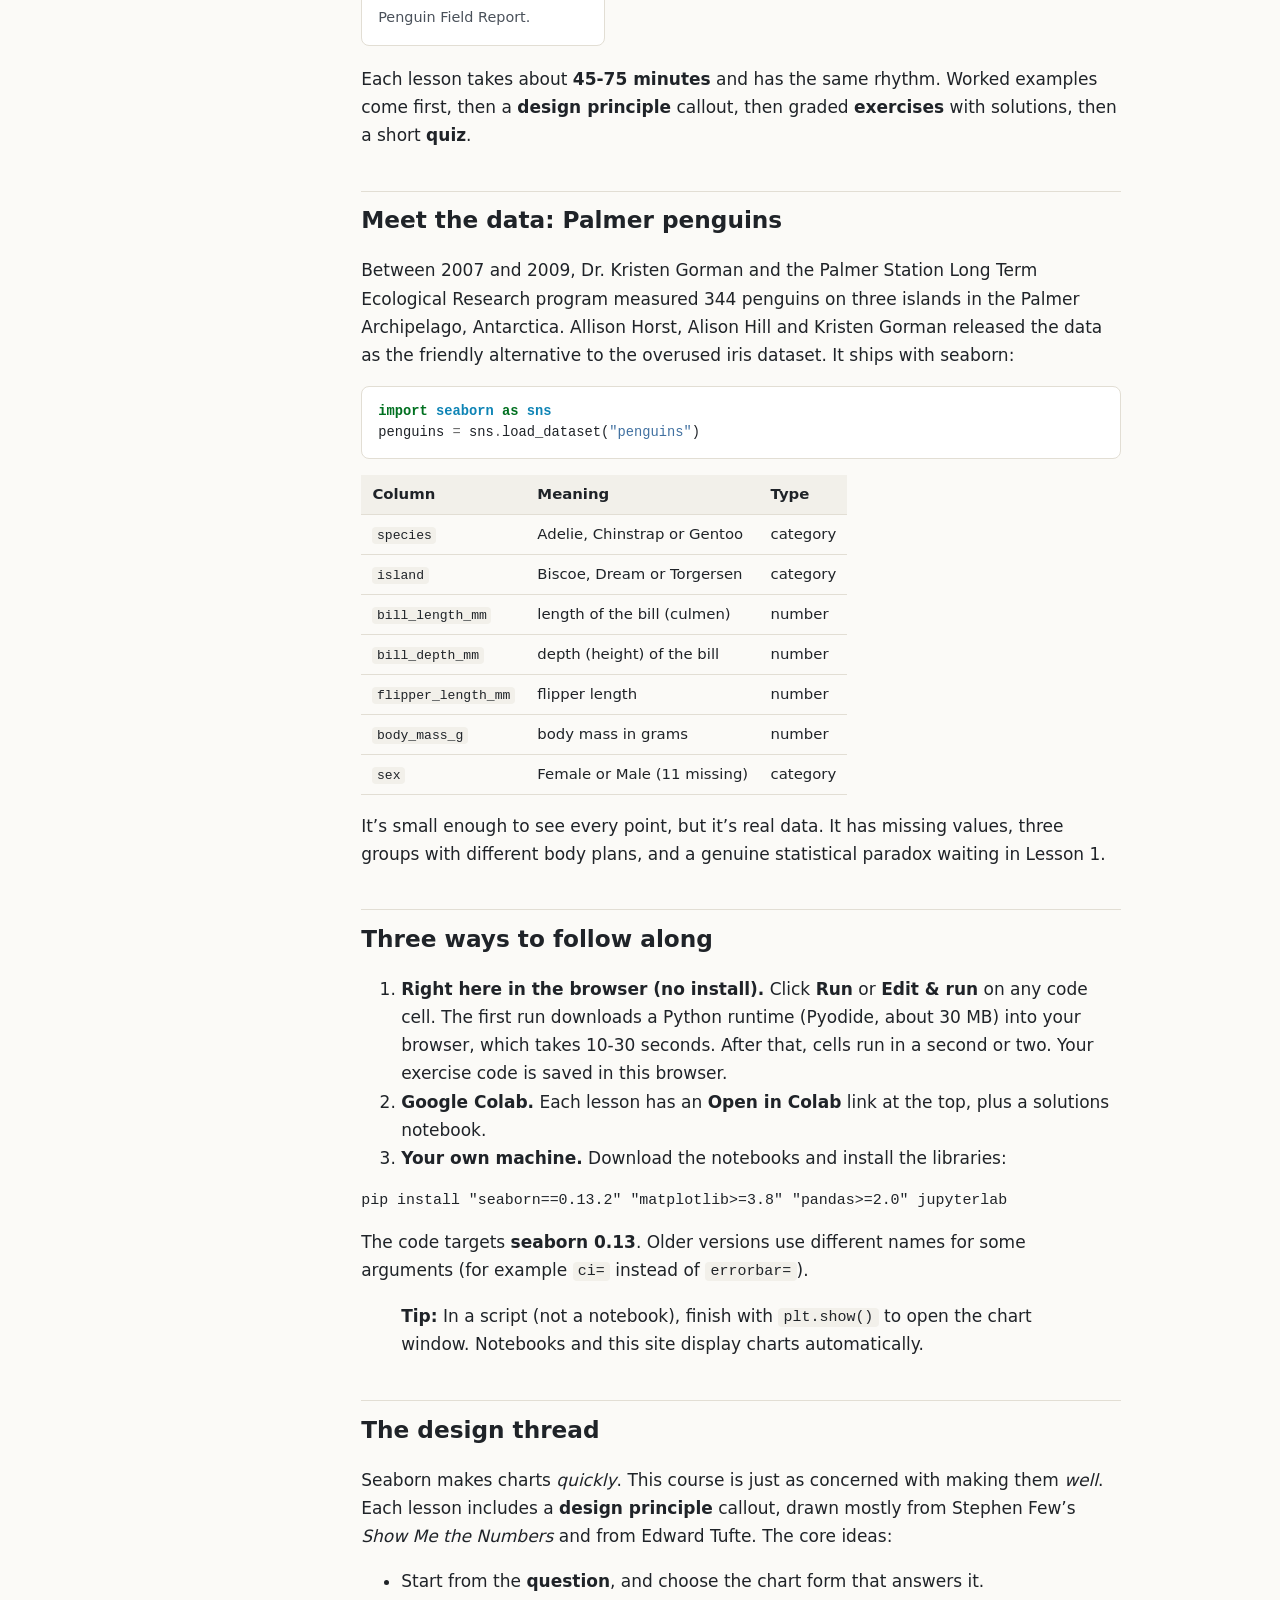
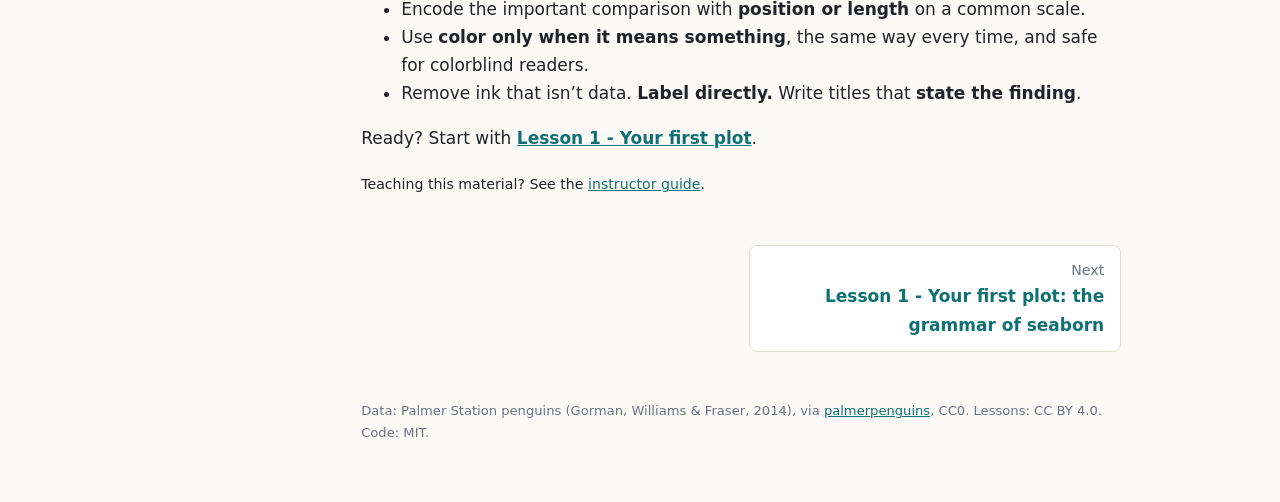
==== commit 161c53b7: "Point site, Colab and README links at github.com/acatlin Co-Authored-By: Claude Opus 5.5 <noreply@an" ====
--- a/docs/index.html
+++ b/docs/index.html
@@ -20,7 +20,7 @@
   <nav class="sidebar" id="sidebar" aria-label="Lessons">
     <ol class="nav-list"><li><a href="index.html" data-page="index" aria-current=page><span class="nav-num">0</span><span class="nav-title">Start here</span></a></li><li><a href="01-first-plot.html" data-page="01-first-plot"><span class="nav-num">1</span><span class="nav-title">Your first plot</span></a></li><li><a href="02-distributions.html" data-page="02-distributions"><span class="nav-num">2</span><span class="nav-title">Distributions</span></a></li><li><a href="03-categories.html" data-page="03-categories"><span class="nav-num">3</span><span class="nav-title">Comparing categories</span></a></li><li><a href="04-relationships.html" data-page="04-relationships"><span class="nav-num">4</span><span class="nav-title">Relationships</span></a></li><li><a href="05-small-multiples.html" data-page="05-small-multiples"><span class="nav-num">5</span><span class="nav-title">Small multiples</span></a></li><li><a href="06-polish.html" data-page="06-polish"><span class="nav-num">6</span><span class="nav-title">Polish with matplotlib</span></a></li><li><a href="07-capstone.html" data-page="07-capstone"><span class="nav-num">7</span><span class="nav-title">Capstone: field report</span></a></li><li><a href="instructor-guide.html" data-page="instructor-guide"><span class="nav-num">★</span><span class="nav-title">Instructor guide</span></a></li></ol>
     <div class="sidebar-foot">
-      <a href="https://github.com/maddogdatascience/seaborn-penguins">Source on GitHub</a>
+      <a href="https://github.com/acatlin/seaborn-penguins">Source on GitHub</a>
     </div>
   </nav>
   <main id="main" class="content">
